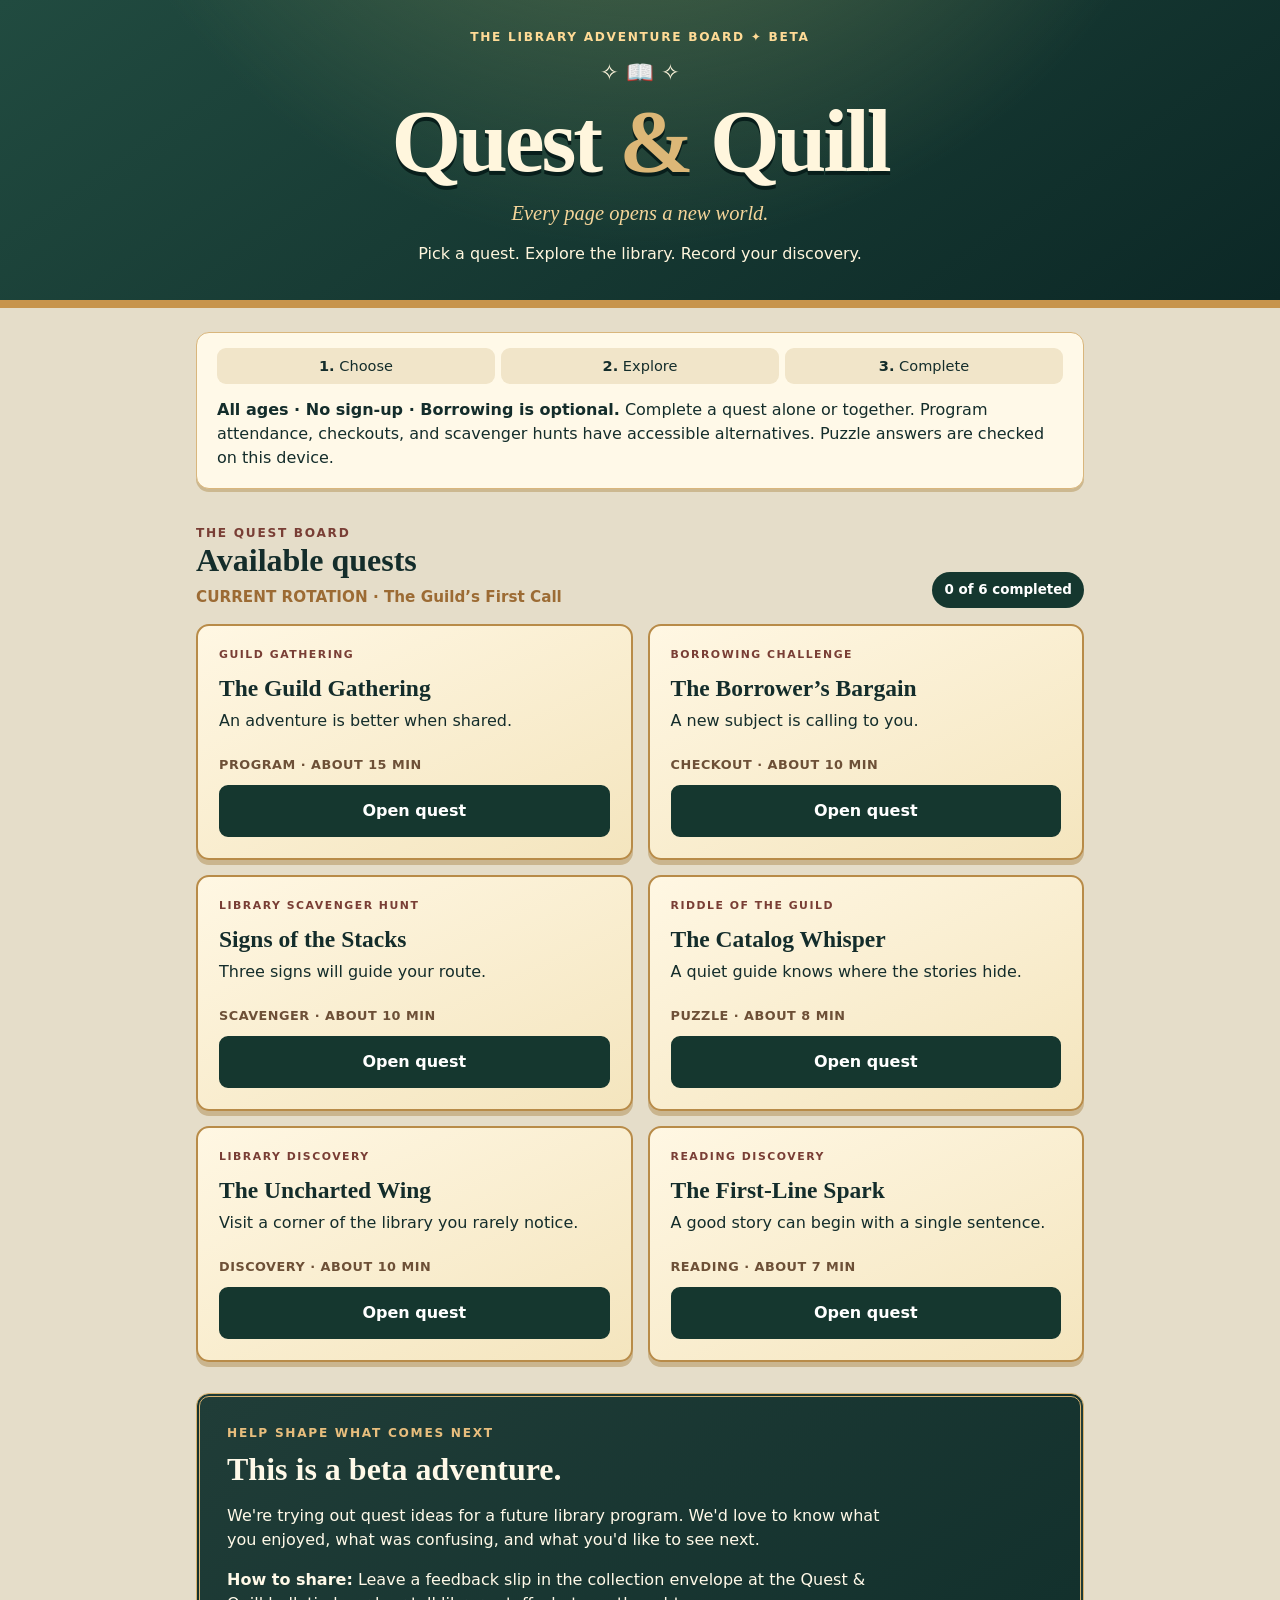
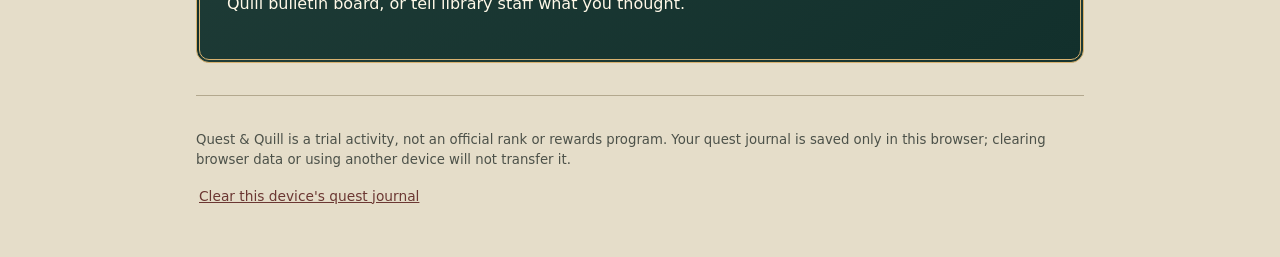
==== index.html @ f7f27da0 "Add files via upload" ====
<!doctype html>
<html lang="en">
<head>
  <meta charset="utf-8">
  <meta name="viewport" content="width=device-width, initial-scale=1">
  <meta name="theme-color" content="#163b33">
  <meta name="description" content="Quest & Quill: short, self-guided library quests for curious explorers. Beta program.">
  <title>Quest & Quill — Library Adventure Beta</title>
  <link rel="stylesheet" href="styles.css">
</head>
<body>
  <a class="skip-link" href="#main">Skip to quests</a>
  <header class="hero">
    <div class="hero__inner">
      <div class="eyebrow">THE LIBRARY ADVENTURE BOARD <span aria-hidden="true">✦</span> BETA</div>
      <div class="hero__icon" aria-hidden="true">✧ 📖 ✧</div>
      <h1>Quest <span class="amp">&amp;</span> Quill</h1>
      <p class="tagline">Every page opens a new world.</p>
      <p class="hero__explainer">Pick a quest. Explore the library. Record your discovery.</p>
    </div>
  </header>
  <main id="main" class="shell">
    <section class="intro" aria-label="How to play">
      <div class="steps"><span><strong>1.</strong> Choose</span><span><strong>2.</strong> Explore</span><span><strong>3.</strong> Complete</span></div>
      <p><strong>All ages · No sign-up · Borrowing is optional.</strong> Complete a quest alone or together. Program attendance, checkouts, and scavenger hunts have accessible alternatives. Puzzle answers are checked on this device.</p>
    </section>
    <div class="section-head"><div><div class="kicker">THE QUEST BOARD</div><h2>Available quests</h2><p id="rotation-title" class="rotation-label"></p></div><div class="progress" id="progress" aria-live="polite">0 completed</div></div>
    <div id="quest-list" class="quest-grid"></div>
    <section id="detail" class="detail" hidden aria-labelledby="detail-title">
      <button id="back" class="ghost" type="button">← Back to quest board</button>
      <div class="kicker" id="detail-category"></div><p id="detail-time" class="detail-time"></p>
      <h2 id="detail-title"></h2>
      <p id="detail-teaser" class="detail__teaser"></p>
      <div class="mission"><div class="kicker">YOUR MISSION</div><p id="detail-mission"></p></div><div class="mission alt"><div class="kicker">ANOTHER WAY TO PARTICIPATE</div><p id="detail-alternate"></p></div><section id="puzzle-panel" class="puzzle-panel" hidden><div class="kicker">PUZZLE CHECKPOINT</div><p id="puzzle-prompt" class="puzzle-prompt"></p><label for="puzzle-answer">Enter your answer to unlock completion</label><div class="puzzle-controls"><input type="text" id="puzzle-answer" maxlength="40" autocomplete="off" autocapitalize="characters" spellcheck="false" placeholder="Your answer"><button type="button" id="check-answer" class="secondary">Check answer</button></div><p id="puzzle-result" class="status" role="status"></p><button id="show-hint" type="button" class="text-button">Show a hint</button><p id="puzzle-hint" class="hint" hidden></p></section>
      <label id="reflection-label" for="note" class="reflect"></label>
      <textarea id="note" rows="3" maxlength="700" placeholder="Optional: jot down your discovery for your own quest journal"></textarea>
      <p class="privacy-note">Your journal, notes, and completion marks stay on this device. They are not sent to library staff. Attending a program or borrowing a book is optional to use this beta.</p>
      <div class="actions"><button type="button" id="save-note" class="secondary">Save note</button><button type="button" id="complete" class="primary">Mark quest complete</button></div>
      <p id="detail-status" class="status" role="status"></p>
    </section>
    <section class="beta" aria-label="Beta program feedback">
      <div class="kicker">HELP SHAPE WHAT COMES NEXT</div>
      <h2>This is a beta adventure.</h2>
      <p>We're trying out quest ideas for a future library program. We'd love to know what you enjoyed, what was confusing, and what you'd like to see next.</p>
      <div id="feedback-action"><p><strong>How to share:</strong> Leave a feedback slip in the collection envelope at the Quest & Quill bulletin board, or tell library staff what you thought.</p></div>
    </section>
    <footer class="footer"><p>Quest & Quill is a trial activity, not an official rank or rewards program. Your quest journal is saved only in this browser; clearing browser data or using another device will not transfer it.</p><button type="button" id="reset" class="text-button">Clear this device's quest journal</button></footer>
  </main>
  <script src="quests.js"></script>
  <script src="app.js"></script>
</body>
</html>
---- styles.css ----
:root{--forest:#15372f;--forest2:#0e2d28;--pine:#275548;--cream:#fff6dd;--parch:#f7edcf;--ink:#142d2b;--gold:#dcb777;--gold2:#c7944c;--burg:#793e35;--border:#dcc399;--font-serif:Georgia,'Times New Roman',serif;--font-sans:system-ui,-apple-system,'Segoe UI',Arial,sans-serif}
*{box-sizing:border-box}html{scroll-behavior:smooth}body{margin:0;background:#e5ddc9;color:var(--ink);font-family:var(--font-sans);line-height:1.5;font-size:16px}button,textarea{font:inherit}button{cursor:pointer}.skip-link{position:absolute;top:-100px;left:8px;background:#fff;padding:8px;z-index:50}.skip-link:focus{top:8px}button:focus-visible,a:focus-visible,textarea:focus-visible{outline:3px solid #b16f2e;outline-offset:3px}.hero{background:radial-gradient(ellipse at 50% -120%,#647a52 0,transparent 65%),linear-gradient(145deg,#214b40,#0c2826);color:var(--cream);border-bottom:8px solid var(--gold2);padding:28px 18px 34px;text-align:center}.hero__inner{max-width:850px;margin:auto}.eyebrow,.kicker{letter-spacing:.14em;font-size:.76rem;font-weight:850}.eyebrow{color:#ffdb96}.hero__icon{font-size:1.4rem;margin:10px 0 0}.hero h1{font-family:var(--font-serif);font-size:clamp(3.25rem,11vw,5.6rem);line-height:1.1;margin:2px 0 0;font-weight:700;letter-spacing:-.035em;text-shadow:0 4px 0 #081e1b}.amp{color:var(--gold)}.tagline{font-family:var(--font-serif);font-style:italic;font-size:1.28rem;color:#f5d59a;margin:8px 0}.hero__explainer{font-size:1rem;margin:13px 0 0}.shell{max-width:920px;margin:auto;padding:24px 16px 48px}.intro{background:#fff9e8;border:1.5px solid #d9b67c;border-radius:13px;padding:15px 20px;box-shadow:0 3px 0 #ccb890}.intro p{margin:14px 0 3px}.steps{display:flex;justify-content:space-between;gap:6px;flex-wrap:wrap;text-align:center}.steps span{background:#f1e5c9;border-radius:9px;padding:7px 9px;flex:1;min-width:90px;font-size:.91rem;white-space:nowrap}.section-head{display:flex;align-items:end;justify-content:space-between;gap:14px;margin:35px 0 16px}.section-head h2,.beta h2,.detail h2{font-family:var(--font-serif);font-size:2rem;margin:0;line-height:1.18}.kicker{color:var(--burg)}.progress{background:var(--forest);color:white;border-radius:999px;padding:8px 12px;font-weight:700;font-size:.84rem;white-space:nowrap}.quest-grid{display:grid;grid-template-columns:repeat(2,minmax(0,1fr));gap:15px}.quest-card{background:linear-gradient(155deg,#fff7e3,#f4e5be);border:2px solid #b88b48;border-radius:13px;padding:21px;box-shadow:0 5px 0 #cab58e;min-height:236px;display:flex;flex-direction:column}.quest-card .kicker{font-size:.68rem}.quest-card h3{font-family:var(--font-serif);font-size:1.47rem;margin:10px 0 7px;line-height:1.2}.quest-card p{margin:0 0 14px;flex:1}.quest-card .badge{align-self:start;display:inline-block;font-weight:800;font-size:.76rem;color:#22583e}.quest-card button{width:100%;margin-top:11px}.primary,.secondary,.ghost{border-radius:9px;padding:12px 15px;border:2px solid var(--forest);font-weight:800;min-height:48px}.primary{background:var(--forest);color:#fff}.primary:hover{background:#315d4b}.secondary{background:#fff8e4;color:var(--forest)}.secondary:hover{background:#f7e1ae}.ghost{background:transparent;border-color:#9c8668;color:var(--forest);margin-bottom:22px}.detail{background:#fff9e7;border:2px solid #bd935c;border-radius:15px;margin-top:22px;padding:25px;box-shadow:0 5px 0 #cab58e}.detail[hidden]{display:none}.detail .kicker{margin:0 0 5px}.detail h2{font-size:clamp(1.85rem,6vw,2.7rem)}.detail__teaser{font-size:1.08rem}.mission{background:#eee1c2;border-left:5px solid #a96f38;padding:17px;margin:20px 0}.mission p{font-family:var(--font-serif);font-size:1.27rem;line-height:1.42;margin:7px 0 0}.reflect{font-weight:780;display:block;margin-bottom:8px}.detail textarea{width:100%;border:1.5px solid #977d59;border-radius:8px;padding:13px;background:#fffef5;color:#1e342f;min-height:95px}.privacy-note,.footer{font-size:.83rem;color:#4c5149}.actions{display:flex;gap:10px;flex-wrap:wrap;margin-top:20px}.actions button{flex:1;min-width:130px}.status{min-height:1.5em;color:#225d39;font-weight:800}.beta{margin-top:31px;padding:27px;background:linear-gradient(145deg,#203d38,#12302c);color:#fff9e8;border:4px double #d8b270;border-radius:13px}.beta .kicker{color:#e8be7d}.beta h2{margin:8px 0 10px}.beta p{max-width:660px}.beta a{color:#ffe5a3;font-weight:800;text-decoration-thickness:2px}.footer{border-top:1px solid #b3a88e;margin-top:32px;padding-top:20px}.text-button{border:0;padding:3px;background:transparent;color:#6b3732;text-decoration:underline;font-size:.86rem}#quest-list[hidden]{display:none}@media(max-width:620px){.quest-grid{grid-template-columns:1fr}.section-head h2{font-size:1.55rem}.steps span{font-size:.83rem}.detail{padding:18px}.shell{padding:16px 13px 36px}.section-head{align-items:center}.progress{font-size:.73rem}}
@media(prefers-reduced-motion:reduce){html{scroll-behavior:auto}}

/* Rotating quest library enhancements */
.rotation-label {color:#9c6b34;font-size:.95rem;font-weight:750;margin:.35rem 0 0;}
.detail-time {font-size:.86rem;color:#6d604a;margin:.3rem 0 1rem;}
.mission.alt {background:#f6f0df;border-left:4px solid #b9935c;margin-top:12px;}
.puzzle-panel {background:linear-gradient(135deg,#f8edd2,#fff8ea);border:2px solid #bd9658;border-radius:12px;padding:20px;margin:18px 0;}
.puzzle-prompt {white-space:pre-line;font-family:Georgia,serif;font-size:1.18rem;line-height:1.55;}
.puzzle-panel label {display:block;font-weight:700;margin:12px 0 7px;}
.puzzle-controls{display:flex;gap:9px;align-items:center;flex-wrap:wrap;}
.puzzle-controls input{min-width:160px;flex:1;font:inherit;padding:12px;border:2px solid #ab965c;border-radius:8px;background:#fff;}
.puzzle-controls button{flex-shrink:0;}
.puzzle-panel .hint{font-style:italic;color:#6d5037;}
.quest-meta{font-size:.80rem;letter-spacing:.04em;color:#6d5037;font-weight:700;margin-top:8px;}
button:disabled{opacity:.55;cursor:not-allowed;}
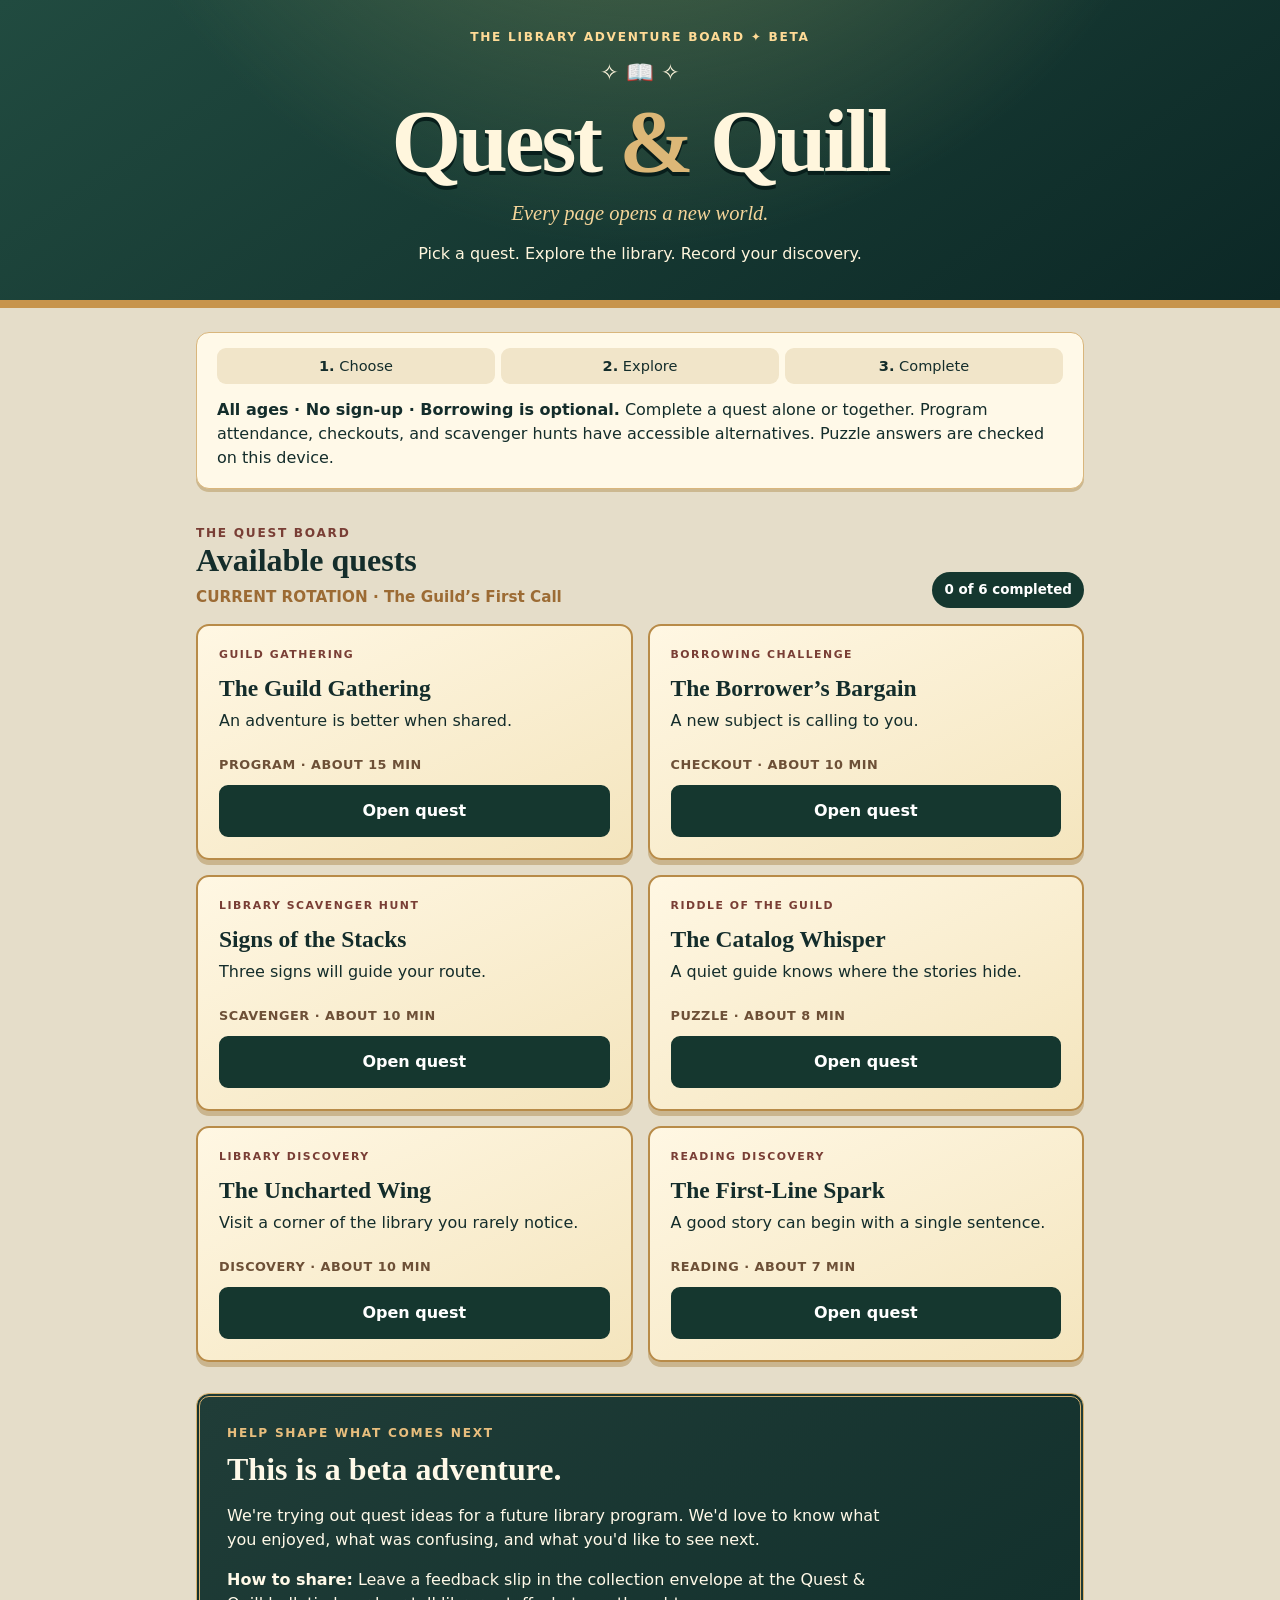
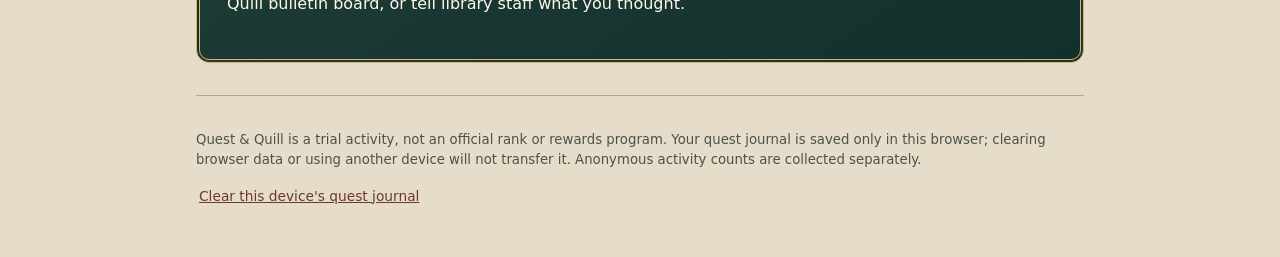
==== commit 2969f99a: "Explain anonymous beta statistics to patrons" ====
--- a/index.html
+++ b/index.html
@@ -34,7 +34,7 @@
       <div class="mission"><div class="kicker">YOUR MISSION</div><p id="detail-mission"></p></div><div class="mission alt"><div class="kicker">ANOTHER WAY TO PARTICIPATE</div><p id="detail-alternate"></p></div><section id="puzzle-panel" class="puzzle-panel" hidden><div class="kicker">PUZZLE CHECKPOINT</div><p id="puzzle-prompt" class="puzzle-prompt"></p><label for="puzzle-answer">Enter your answer to unlock completion</label><div class="puzzle-controls"><input type="text" id="puzzle-answer" maxlength="40" autocomplete="off" autocapitalize="characters" spellcheck="false" placeholder="Your answer"><button type="button" id="check-answer" class="secondary">Check answer</button></div><p id="puzzle-result" class="status" role="status"></p><button id="show-hint" type="button" class="text-button">Show a hint</button><p id="puzzle-hint" class="hint" hidden></p></section>
       <label id="reflection-label" for="note" class="reflect"></label>
       <textarea id="note" rows="3" maxlength="700" placeholder="Optional: jot down your discovery for your own quest journal"></textarea>
-      <p class="privacy-note">Your journal, notes, and completion marks stay on this device. They are not sent to library staff. Attending a program or borrowing a book is optional to use this beta.</p>
+      <p class="privacy-note">Your personal journal, notes, and completion marks stay on this device. Anonymous totals of quest opens, completion actions, and puzzle activity are counted to help improve this beta. No names or reading notes are sent. Attending a program or borrowing a book is optional.</p>
       <div class="actions"><button type="button" id="save-note" class="secondary">Save note</button><button type="button" id="complete" class="primary">Mark quest complete</button></div>
       <p id="detail-status" class="status" role="status"></p>
     </section>
@@ -44,8 +44,9 @@
       <p>We're trying out quest ideas for a future library program. We'd love to know what you enjoyed, what was confusing, and what you'd like to see next.</p>
       <div id="feedback-action"><p><strong>How to share:</strong> Leave a feedback slip in the collection envelope at the Quest & Quill bulletin board, or tell library staff what you thought.</p></div>
     </section>
-    <footer class="footer"><p>Quest & Quill is a trial activity, not an official rank or rewards program. Your quest journal is saved only in this browser; clearing browser data or using another device will not transfer it.</p><button type="button" id="reset" class="text-button">Clear this device's quest journal</button></footer>
+    <footer class="footer"><p>Quest & Quill is a trial activity, not an official rank or rewards program. Your quest journal is saved only in this browser; clearing browser data or using another device will not transfer it. Anonymous activity counts are collected separately.</p><button type="button" id="reset" class="text-button">Clear this device's quest journal</button></footer>
   </main>
+  <script defer src="https://static.cloudflareinsights.com/beacon.min.js" data-cf-beacon='{"token":"8a718f8df8a344d5a376d016ab15b857"}'></script>
   <script src="quests.js"></script>
   <script src="app.js"></script>
 </body>
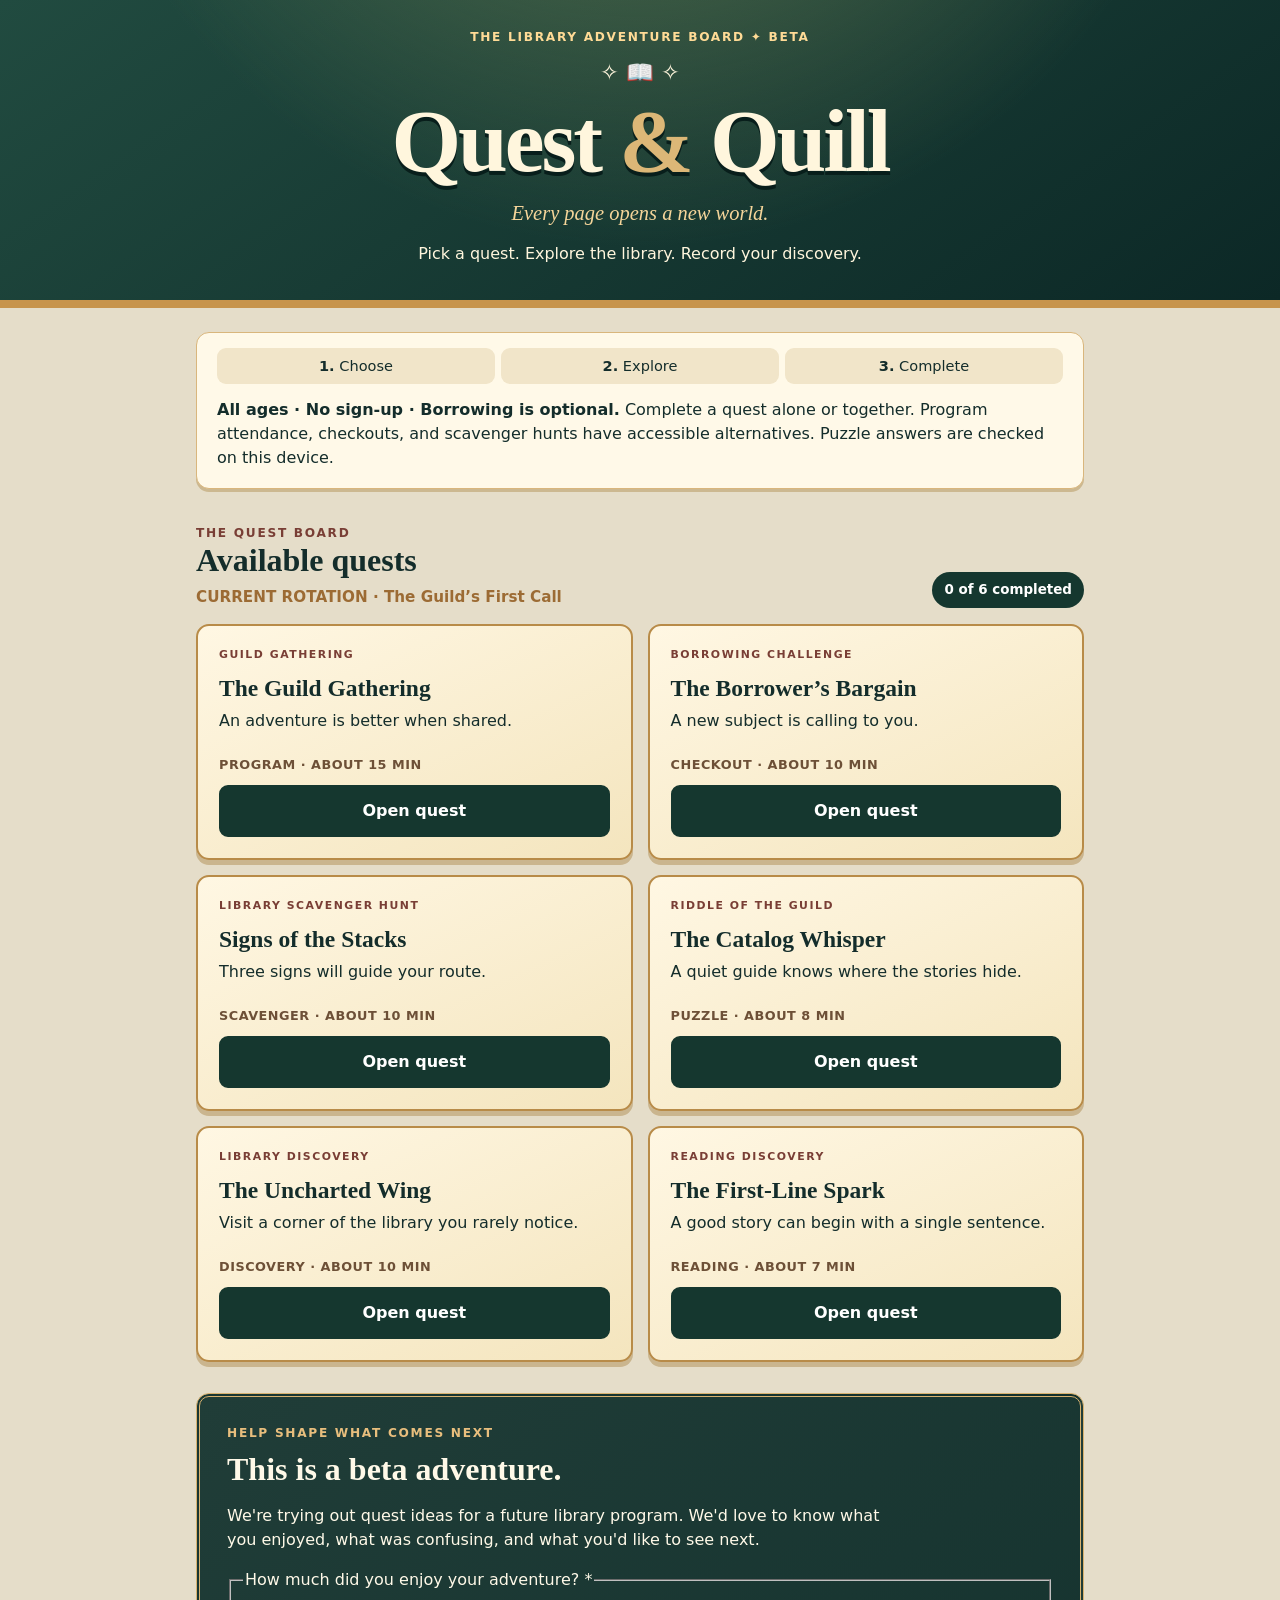
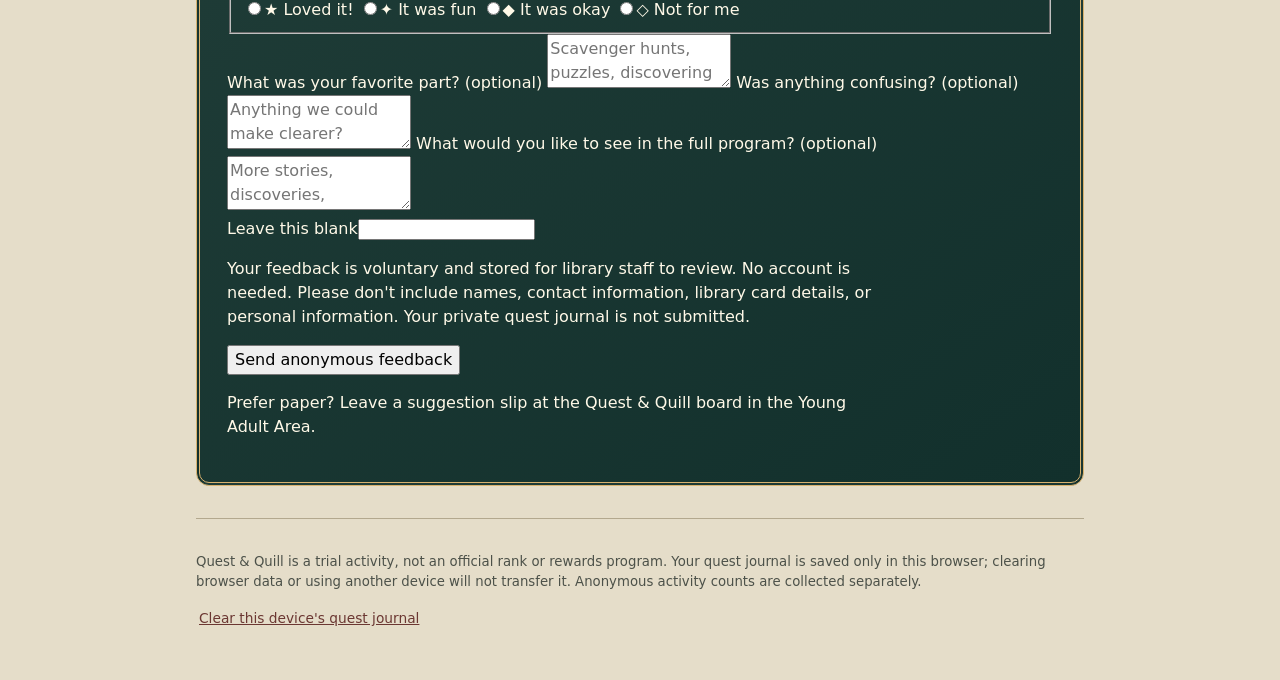
==== commit 1386661f: "Add inline anonymous Quest & Quill beta feedback form" ====
--- a/index.html
+++ b/index.html
@@ -42,12 +42,34 @@
       <div class="kicker">HELP SHAPE WHAT COMES NEXT</div>
       <h2>This is a beta adventure.</h2>
       <p>We're trying out quest ideas for a future library program. We'd love to know what you enjoyed, what was confusing, and what you'd like to see next.</p>
-      <div id="feedback-action"><p><strong>How to share:</strong> Leave a feedback slip in the collection envelope at the Quest & Quill bulletin board, or tell library staff what you thought.</p></div>
+      <form id="feedback-form" class="feedback-form" action="/api/feedback" method="post">
+        <fieldset class="feedback-rating">
+          <legend>How much did you enjoy your adventure? <span aria-hidden="true">*</span></legend>
+          <div class="rating-options">
+            <label><input type="radio" name="rating" value="5" required><span>★ Loved it!</span></label>
+            <label><input type="radio" name="rating" value="4"><span>✦ It was fun</span></label>
+            <label><input type="radio" name="rating" value="3"><span>◆ It was okay</span></label>
+            <label><input type="radio" name="rating" value="2"><span>◇ Not for me</span></label>
+          </div>
+        </fieldset>
+        <label class="feedback-label" for="feedback-liked">What was your favorite part? <span>(optional)</span></label>
+        <textarea id="feedback-liked" name="liked" rows="2" maxlength="450" placeholder="Scavenger hunts, puzzles, discovering new books…"></textarea>
+        <label class="feedback-label" for="feedback-confusing">Was anything confusing? <span>(optional)</span></label>
+        <textarea id="feedback-confusing" name="confusing" rows="2" maxlength="450" placeholder="Anything we could make clearer?"></textarea>
+        <label class="feedback-label" for="feedback-improve">What would you like to see in the full program? <span>(optional)</span></label>
+        <textarea id="feedback-improve" name="improve" rows="2" maxlength="450" placeholder="More stories, discoveries, challenges…"></textarea>
+        <div class="feedback-honeypot" aria-hidden="true"><label for="feedback-website">Leave this blank</label><input id="feedback-website" name="website" tabindex="-1" autocomplete="off"></div>
+        <p class="feedback-privacy">Your feedback is voluntary and stored for library staff to review. No account is needed. Please don't include names, contact information, library card details, or personal information. Your private quest journal is not submitted.</p>
+        <button id="feedback-submit" class="feedback-submit" type="submit">Send anonymous feedback</button>
+        <p id="feedback-status" class="feedback-status" role="status" aria-live="polite"></p>
+        <p class="feedback-paper">Prefer paper? Leave a suggestion slip at the Quest & Quill board in the Young Adult Area.</p>
+      </form>
     </section>
     <footer class="footer"><p>Quest & Quill is a trial activity, not an official rank or rewards program. Your quest journal is saved only in this browser; clearing browser data or using another device will not transfer it. Anonymous activity counts are collected separately.</p><button type="button" id="reset" class="text-button">Clear this device's quest journal</button></footer>
   </main>
   <script defer src="https://static.cloudflareinsights.com/beacon.min.js" data-cf-beacon='{"token":"8a718f8df8a344d5a376d016ab15b857"}'></script>
   <script src="quests.js"></script>
   <script src="app.js"></script>
+  <script src="feedback.js"></script>
 </body>
 </html>
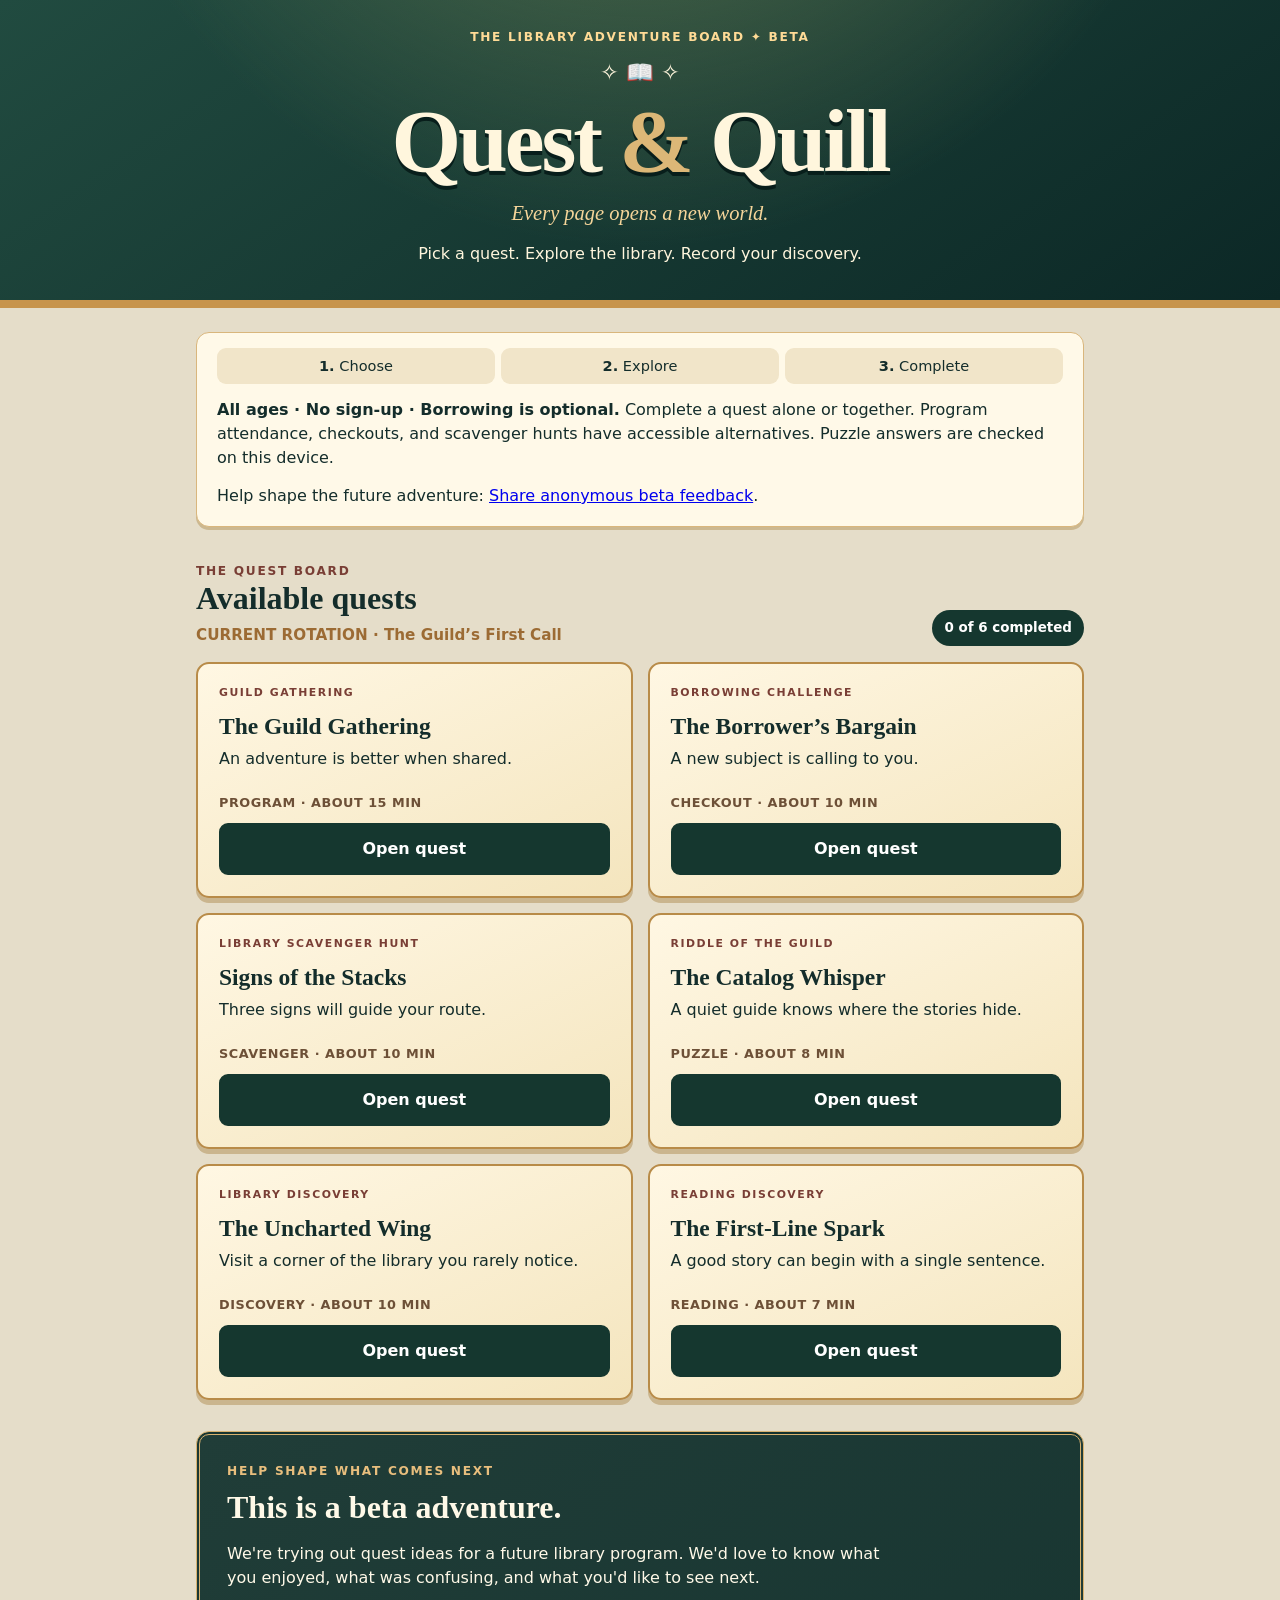
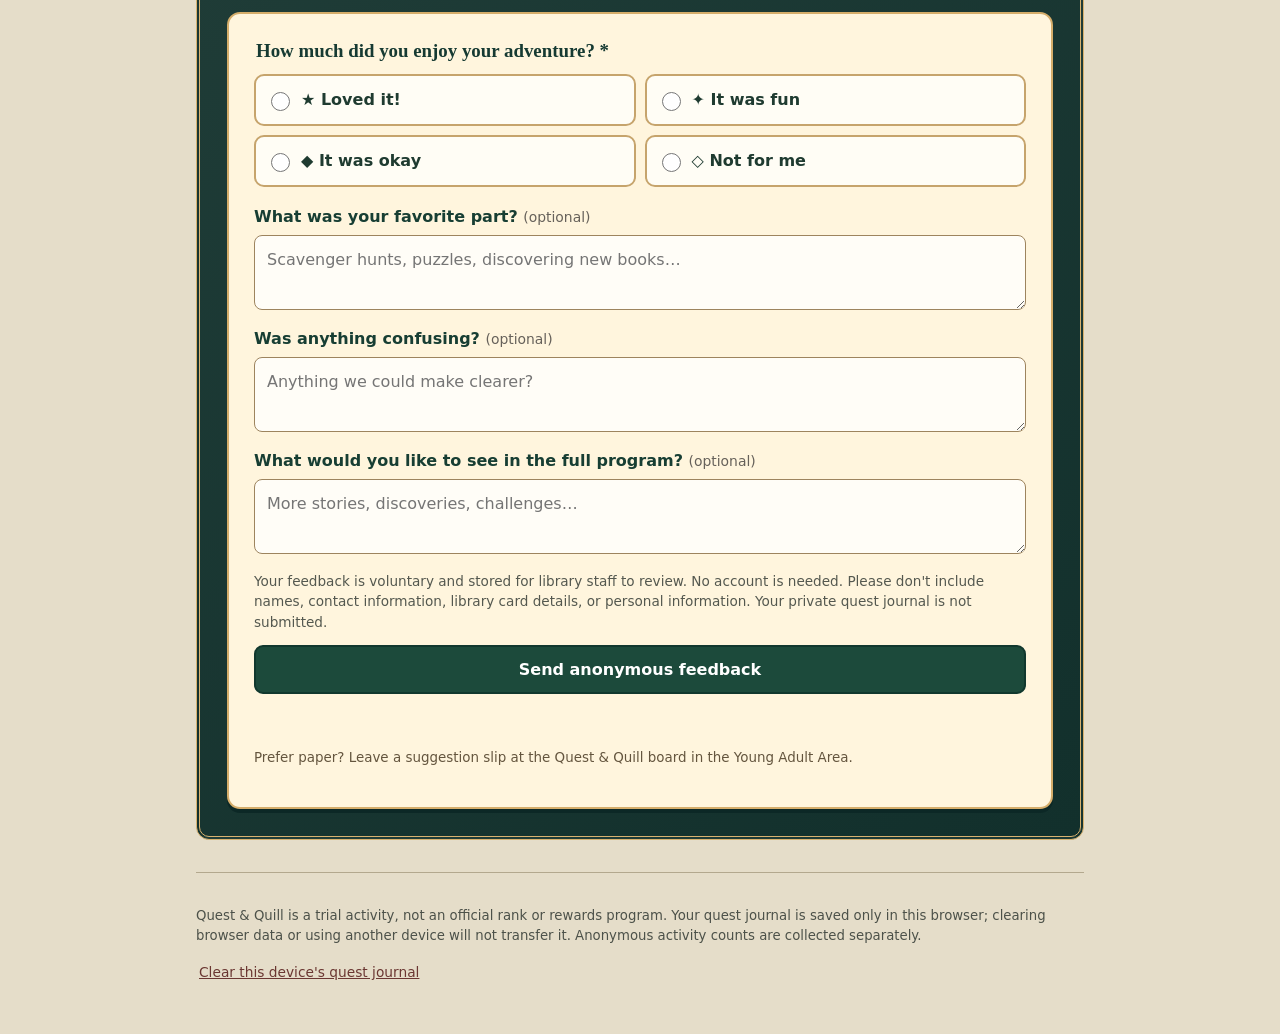
==== commit f2bb7ab0: "Add easy-to-find feedback link near the top of the quest board" ====
--- a/index.html
+++ b/index.html
@@ -23,6 +23,7 @@
     <section class="intro" aria-label="How to play">
       <div class="steps"><span><strong>1.</strong> Choose</span><span><strong>2.</strong> Explore</span><span><strong>3.</strong> Complete</span></div>
       <p><strong>All ages · No sign-up · Borrowing is optional.</strong> Complete a quest alone or together. Program attendance, checkouts, and scavenger hunts have accessible alternatives. Puzzle answers are checked on this device.</p>
+      <p class="feedback-callout">Help shape the future adventure: <a href="#feedback-form">Share anonymous beta feedback</a>.</p>
     </section>
     <div class="section-head"><div><div class="kicker">THE QUEST BOARD</div><h2>Available quests</h2><p id="rotation-title" class="rotation-label"></p></div><div class="progress" id="progress" aria-live="polite">0 completed</div></div>
     <div id="quest-list" class="quest-grid"></div>
--- a/styles.css
+++ b/styles.css
@@ -15,3 +15,26 @@
 .puzzle-panel .hint{font-style:italic;color:#6d5037;}
 .quest-meta{font-size:.80rem;letter-spacing:.04em;color:#6d5037;font-weight:700;margin-top:8px;}
 button:disabled{opacity:.55;cursor:not-allowed;}
+
+
+/* Quest & Quill beta feedback — matching the existing guild style */
+.feedback-form{margin-top:22px;background:#fff5dd;color:#21372f;border:2px solid #d5ad6a;border-radius:13px;padding:clamp(16px,4vw,25px);box-shadow:0 4px 0 #0c2826}
+.feedback-form fieldset{border:0;margin:0 0 18px;padding:0;min-width:0}
+.feedback-rating legend{font-family:Georgia,serif;color:#163a32;font-weight:800;font-size:1.18rem;line-height:1.3;margin-bottom:10px}
+.rating-options{display:grid;grid-template-columns:repeat(2,minmax(0,1fr));gap:9px}
+.rating-options label{display:flex;align-items:center;gap:8px;background:#fffdf5;border:2px solid #c6a46c;border-radius:10px;padding:12px 10px;cursor:pointer;color:#1f3b30;font-weight:760}
+.rating-options label:has(input:checked){border-color:#25654a;background:#e5f0d9}
+.rating-options input{width:19px;height:19px;accent-color:#276746;flex-shrink:0}
+.rating-options input:focus-visible{outline:3px solid #a56d36;outline-offset:3px}
+.feedback-label{display:block;color:#173e33;font-weight:800;margin:17px 0 6px}
+.feedback-label span{font-weight:500;color:#66615a;font-size:.87rem}
+.feedback-form textarea{display:block;width:100%;background:#fffdf7;color:#223a32;border:1.5px solid #9d845e;border-radius:8px;min-height:75px;padding:12px;font:inherit;resize:vertical}
+.feedback-form textarea:focus-visible{outline:3px solid #b88745;outline-offset:2px}
+.feedback-privacy{font-size:.85rem;color:#54584f;margin:17px 0 13px;max-width:none!important}
+.feedback-submit{display:block;background:#1c4a3b;color:white;padding:13px 20px;border:2px solid #11382e;border-radius:9px;font:800 1rem system-ui,Arial;min-height:48px;width:100%;cursor:pointer}
+.feedback-submit:hover{background:#27654d}
+.feedback-submit:disabled{opacity:.6;cursor:default}
+.feedback-status{color:#1b593d;min-height:1.4rem;font-weight:800}
+.feedback-paper{font-size:.84rem;color:#64553e;max-width:none!important}
+.feedback-honeypot{position:absolute;left:-200vw;width:1px;height:1px;overflow:hidden}
+@media(max-width:520px){.rating-options{grid-template-columns:1fr}}
